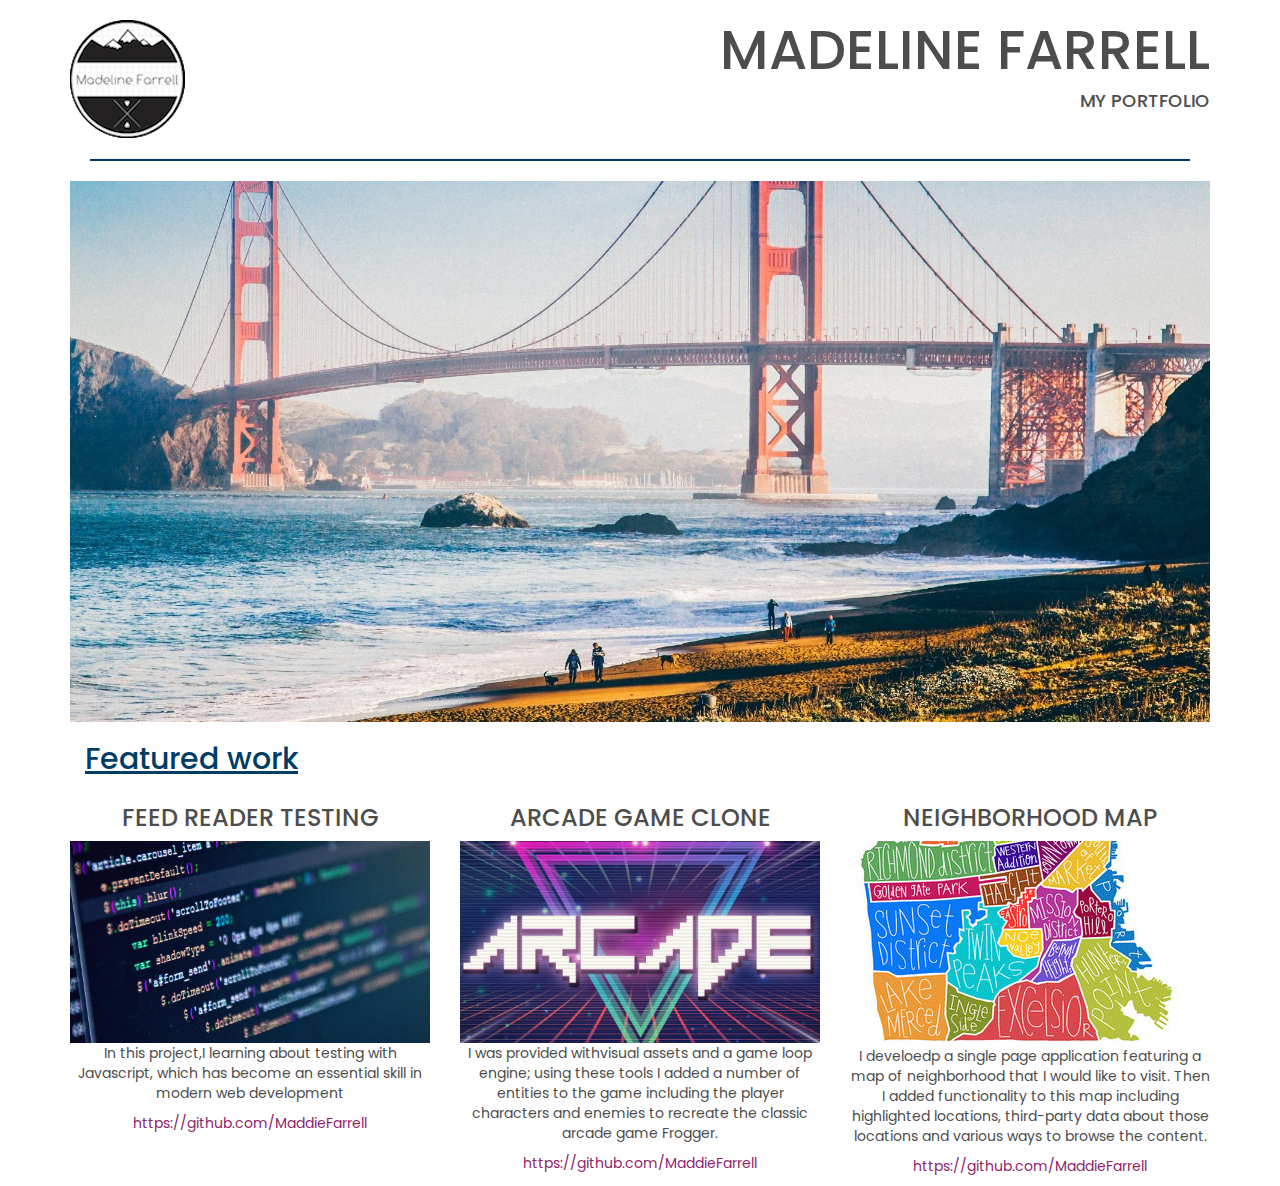
==== Responsive Websites/Portfolio/index.html @ 962ffb8c "started portfolio" ====
<!Doctype html>
<html lang="en">
  <head>
    <meta charset="utf-8">
    <meta http-equiv="X-UA-Compatible" content="IE=edge">
    <meta name="viewport" content="width=device-width, initial-scale=1.0">
    <title>Madeline Farrell</title>
    <link href="https://fonts.googleapis.com/css?family=Poppins" rel="stylesheet">
    <link rel="stylesheet" href="bootstrap.css">
    <link rel="stylesheet" href="styles.css">
  </head>
  <body>
    <div class="container">
      <div class="row">
        <div class="col-md-6">
          <img class="title-logo" src="img/logo.png" alt="Madeline Farrell logo">
        </div>
        <div class="col-md-6 text-right text-uppercase">
          <h1 class="title-super" "light-text">Madeline Farrell</h1>
          <h4>My Portfolio</h4>
        </div>
      </div>
      <div class="row">
        <div class="col-md-12">
          <hr>
        </div>
      </div>
      <div class="row">
        <div class="col-md-12">
          <img class="img-responsive" src="img/San-Francisco.jpg" alt="Main picture">
        </div>
      </div>
      <div>
        <div class="col-md-12">
          <h2 class="text-muted"><u>Featured work</u></h2>
        </div>
      </div>
      <div class="row text-center">
        <div class="col-md-4">
          <h3 class="text-uppercase">Feed Reader Testing</h3>
          <img class="img-responsive" src="img/Code.jpg" alt="Feed Reader Testing">
          <p>
            In this project,I learning about testing with Javascript, which has
            become an essential skill in modern web development
          </p>
          <p style="color:#8f246b;">https://github.com/MaddieFarrell</p>
        </div>
        <div class="col-md-4">
          <h3 class="text-uppercase">Arcade Game Clone</h3>
          <img class="img-responsive" src="img/maxresdefault.jpg" alt="Arcade game">
          <p>
            I was provided withvisual assets and a game loop engine; using
            these tools I added a number of entities to the game including
            the player characters and enemies to recreate the classic arcade game Frogger.
          </p>
          <p style="color:#8f246b;">https://github.com/MaddieFarrell</p>
        </div>
        <div class="col-md-4">
          <h3 class="text-uppercase">Neighborhood Map</h3>
          <img class="img-responsive" src="img/San.jpg" alt="Neighborhood Map">
          <p>
            I develoedp a single page application featuring a map of neighborhood
            that I would like to visit. Then I added functionality to this
            map including highlighted locations, third-party data about those
            locations and various ways to browse the content.
          </p>
          <p style="color:#8f246b;">https://github.com/MaddieFarrell</p>
        </div>
      </div>
    </div>
  </body>
</html>
---- Responsive Websites/Portfolio/styles.css ----
body {
  font-family: 'Poppins', sans-serif;
  color: #4d4d4d;
}
.light-text {
  font-weight: lighter;
}
.title-super {
  font-size: 55px;
}
.title-logo {
  margin-top: 20px;
}
.text-muted {
  color: #003d66;
}
hr {
    height: 2px;
    width: 1100px;
    background-color: #003d66;
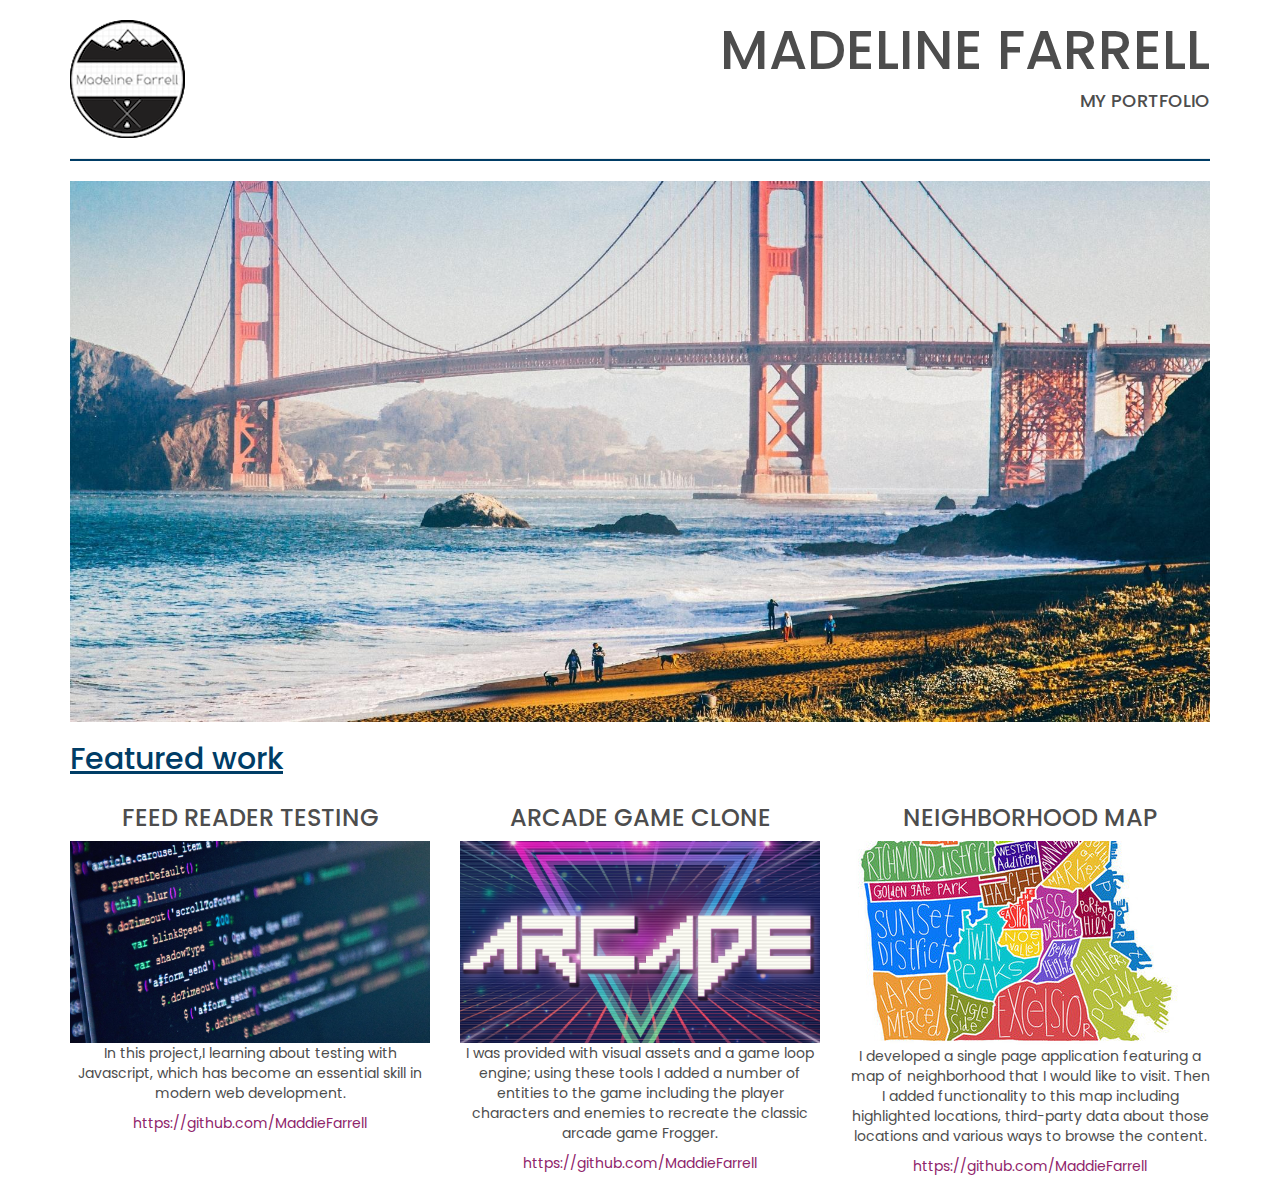
==== commit c0d2c737: "Fixed critiques for portfolio" ====
--- a/Responsive Websites/Portfolio/index.html
+++ b/Responsive Websites/Portfolio/index.html
@@ -1,6 +1,6 @@
 <!Doctype html>
 <html lang="en">
-  <head>
+  <header>
     <meta charset="utf-8">
     <meta http-equiv="X-UA-Compatible" content="IE=edge">
     <meta name="viewport" content="width=device-width, initial-scale=1.0">
@@ -8,7 +8,7 @@
     <link href="https://fonts.googleapis.com/css?family=Poppins" rel="stylesheet">
     <link rel="stylesheet" href="bootstrap.css">
     <link rel="stylesheet" href="styles.css">
-  </head>
+  </header>
   <body>
     <div class="container">
       <div class="row">
@@ -16,7 +16,7 @@
           <img class="title-logo" src="img/logo.png" alt="Madeline Farrell logo">
         </div>
         <div class="col-md-6 text-right text-uppercase">
-          <h1 class="title-super" "light-text">Madeline Farrell</h1>
+          <h1 class="title-super">Madeline Farrell</h1>
           <h4>My Portfolio</h4>
         </div>
       </div>
@@ -30,7 +30,7 @@
           <img class="img-responsive" src="img/San-Francisco.jpg" alt="Main picture">
         </div>
       </div>
-      <div>
+      <div class="row">
         <div class="col-md-12">
           <h2 class="text-muted"><u>Featured work</u></h2>
         </div>
@@ -41,30 +41,30 @@
           <img class="img-responsive" src="img/Code.jpg" alt="Feed Reader Testing">
           <p>
             In this project,I learning about testing with Javascript, which has
-            become an essential skill in modern web development
+            become an essential skill in modern web development.
           </p>
-          <p style="color:#8f246b;">https://github.com/MaddieFarrell</p>
+          <p class="git-link">https://github.com/MaddieFarrell</p>
         </div>
         <div class="col-md-4">
           <h3 class="text-uppercase">Arcade Game Clone</h3>
           <img class="img-responsive" src="img/maxresdefault.jpg" alt="Arcade game">
           <p>
-            I was provided withvisual assets and a game loop engine; using
+            I was provided with visual assets and a game loop engine; using
             these tools I added a number of entities to the game including
             the player characters and enemies to recreate the classic arcade game Frogger.
           </p>
-          <p style="color:#8f246b;">https://github.com/MaddieFarrell</p>
+          <p class="git-link">https://github.com/MaddieFarrell</p>
         </div>
         <div class="col-md-4">
           <h3 class="text-uppercase">Neighborhood Map</h3>
           <img class="img-responsive" src="img/San.jpg" alt="Neighborhood Map">
           <p>
-            I develoedp a single page application featuring a map of neighborhood
+            I developed a single page application featuring a map of neighborhood
             that I would like to visit. Then I added functionality to this
             map including highlighted locations, third-party data about those
             locations and various ways to browse the content.
           </p>
-          <p style="color:#8f246b;">https://github.com/MaddieFarrell</p>
+          <p class="git-link">https://github.com/MaddieFarrell</p>
         </div>
       </div>
     </div>
--- a/Responsive Websites/Portfolio/styles.css
+++ b/Responsive Websites/Portfolio/styles.css
@@ -2,19 +2,25 @@
   font-family: 'Poppins', sans-serif;
   color: #4d4d4d;
 }
-.light-text {
-  font-weight: lighter;
-}
+
 .title-super {
   font-size: 55px;
 }
+
 .title-logo {
   margin-top: 20px;
 }
+
 .text-muted {
   color: #003d66;
 }
+
 hr {
     height: 2px;
-    width: 1100px;
+    width: 100%;
     background-color: #003d66;
+ }
+
+ .git-link {
+ 	color: #8f246b;
+ }
